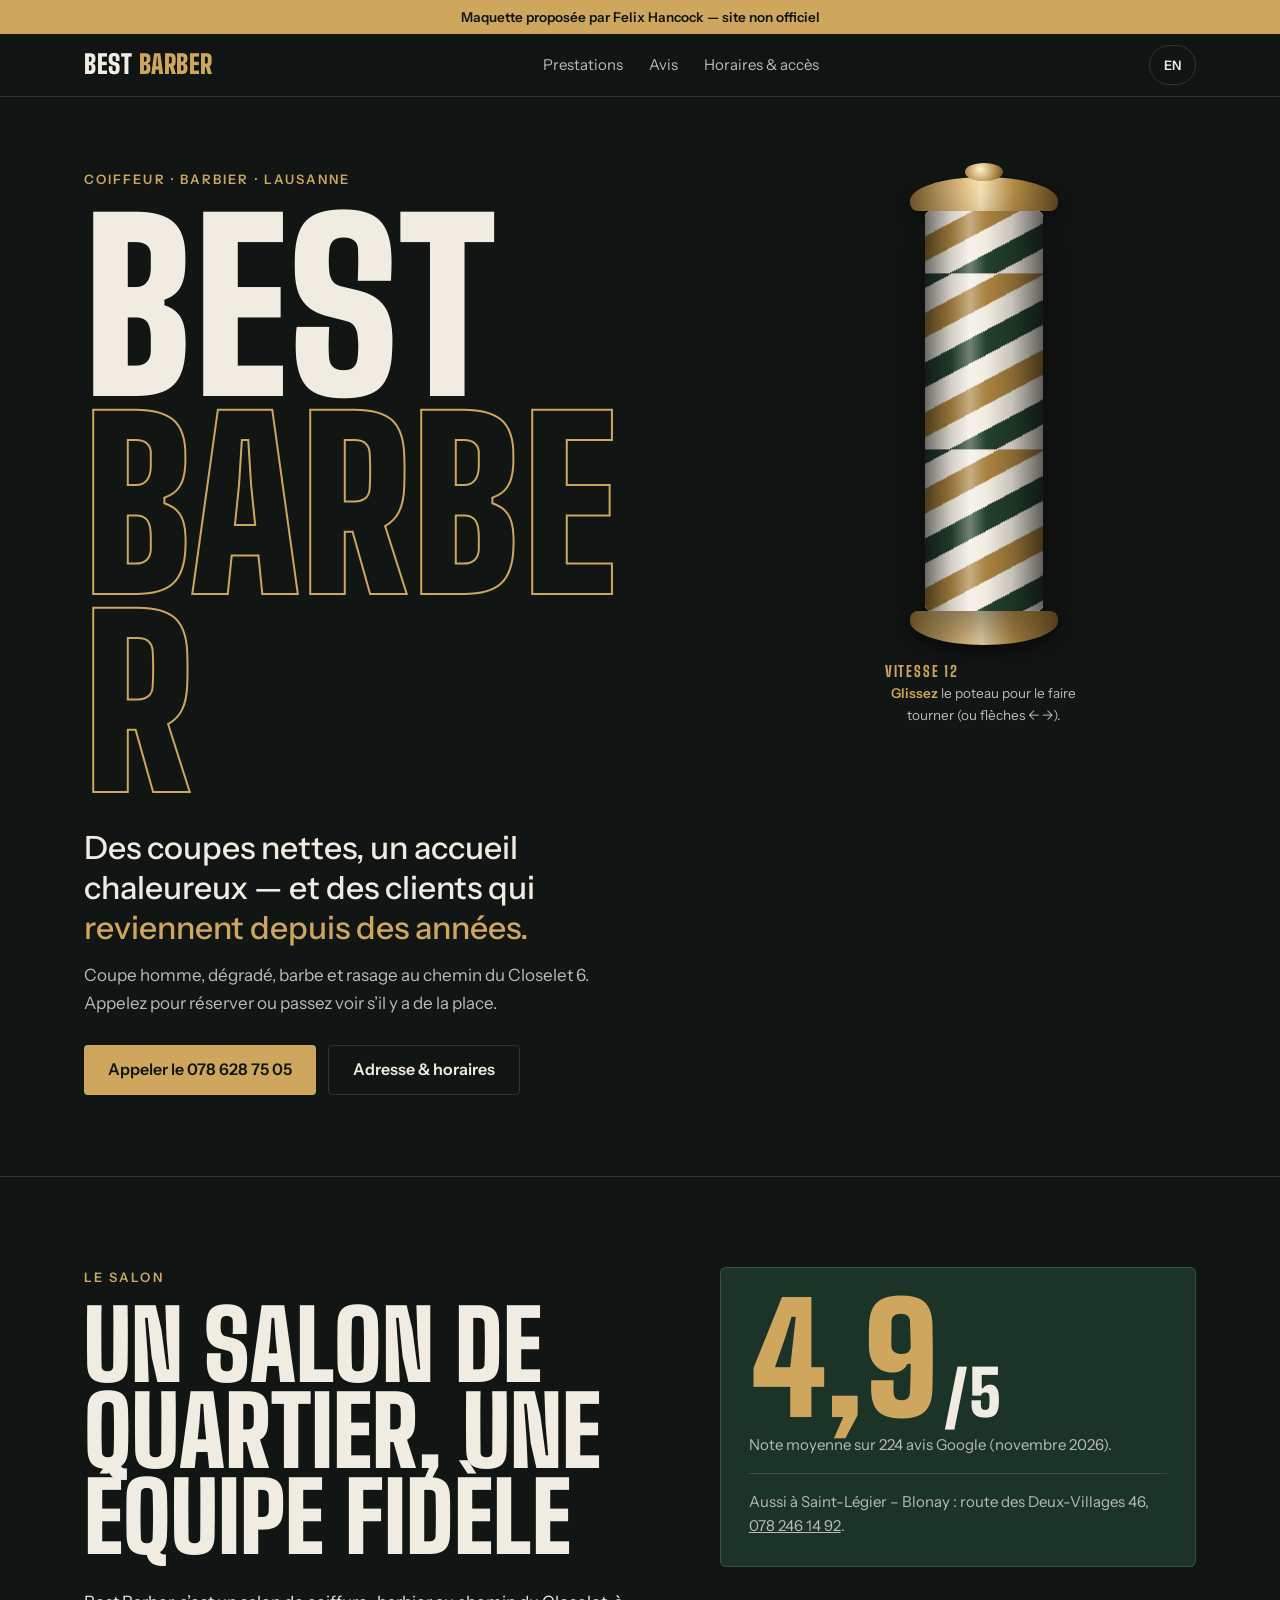
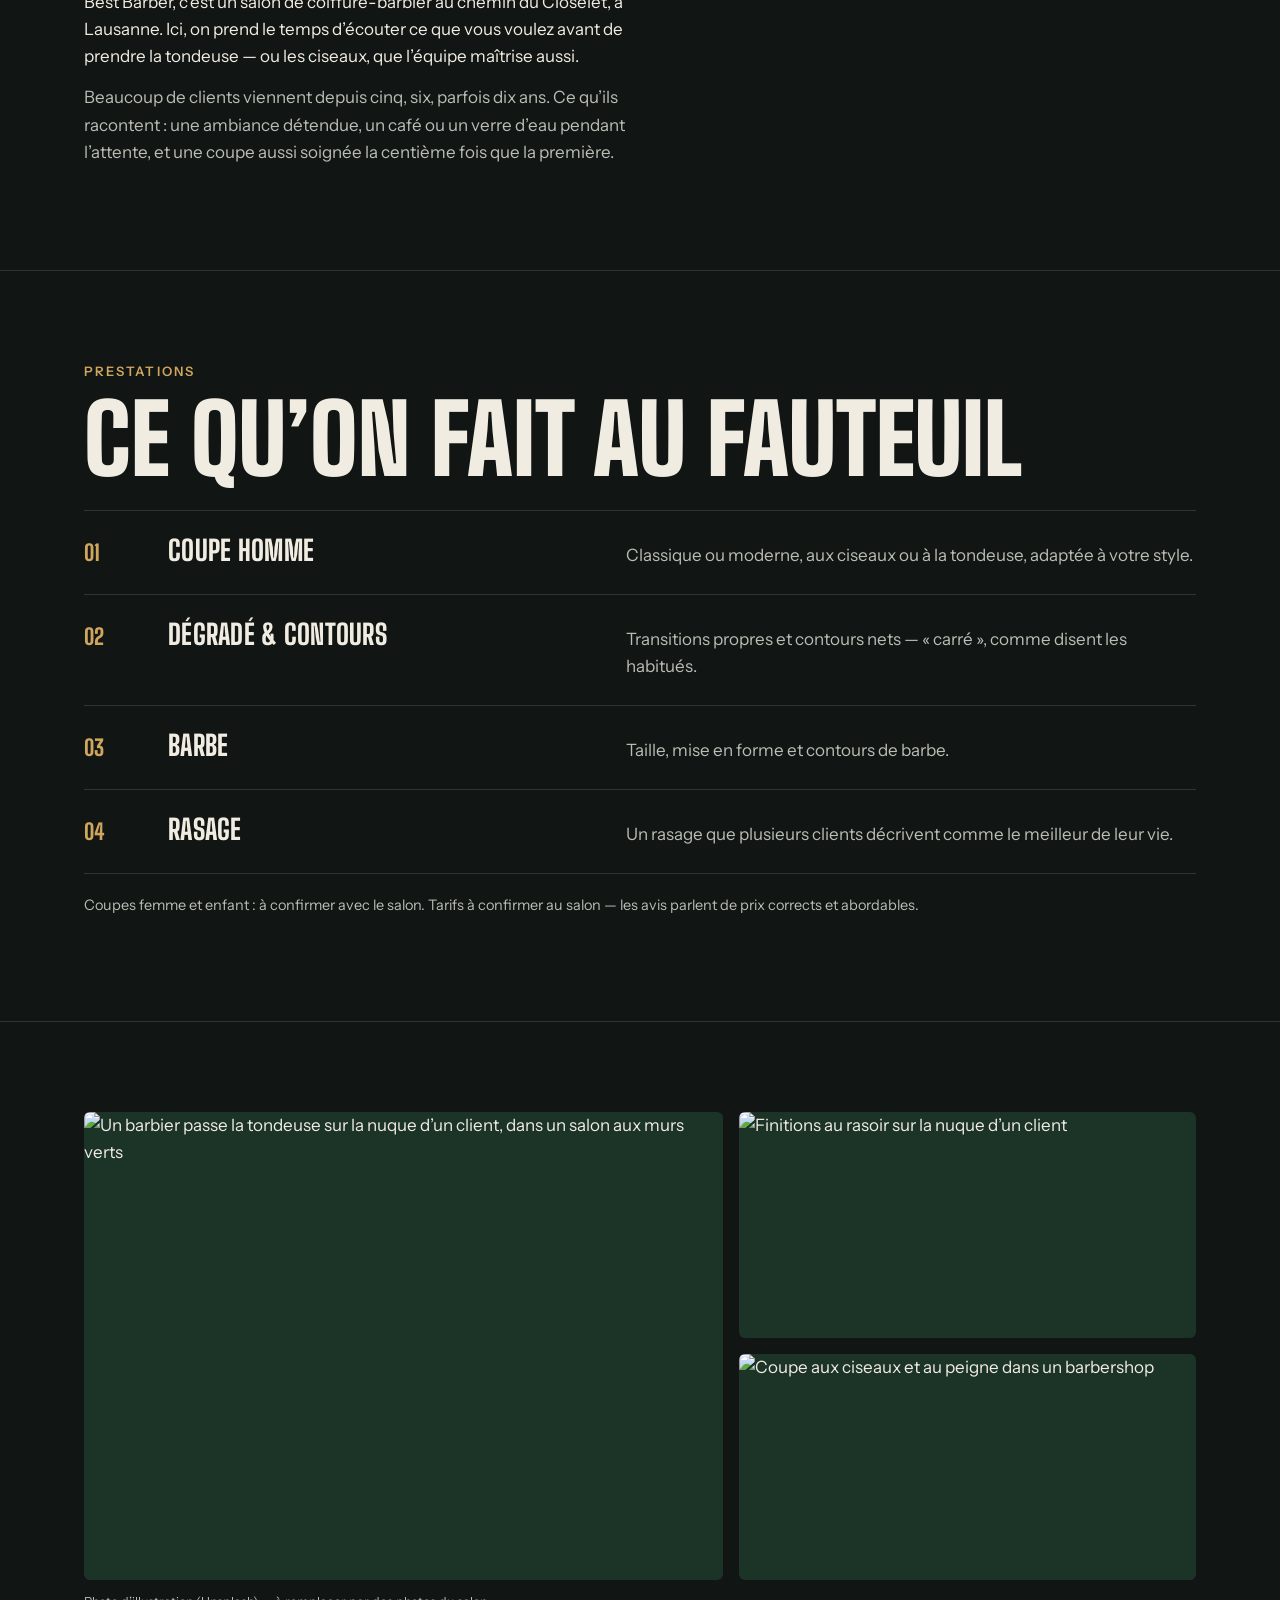
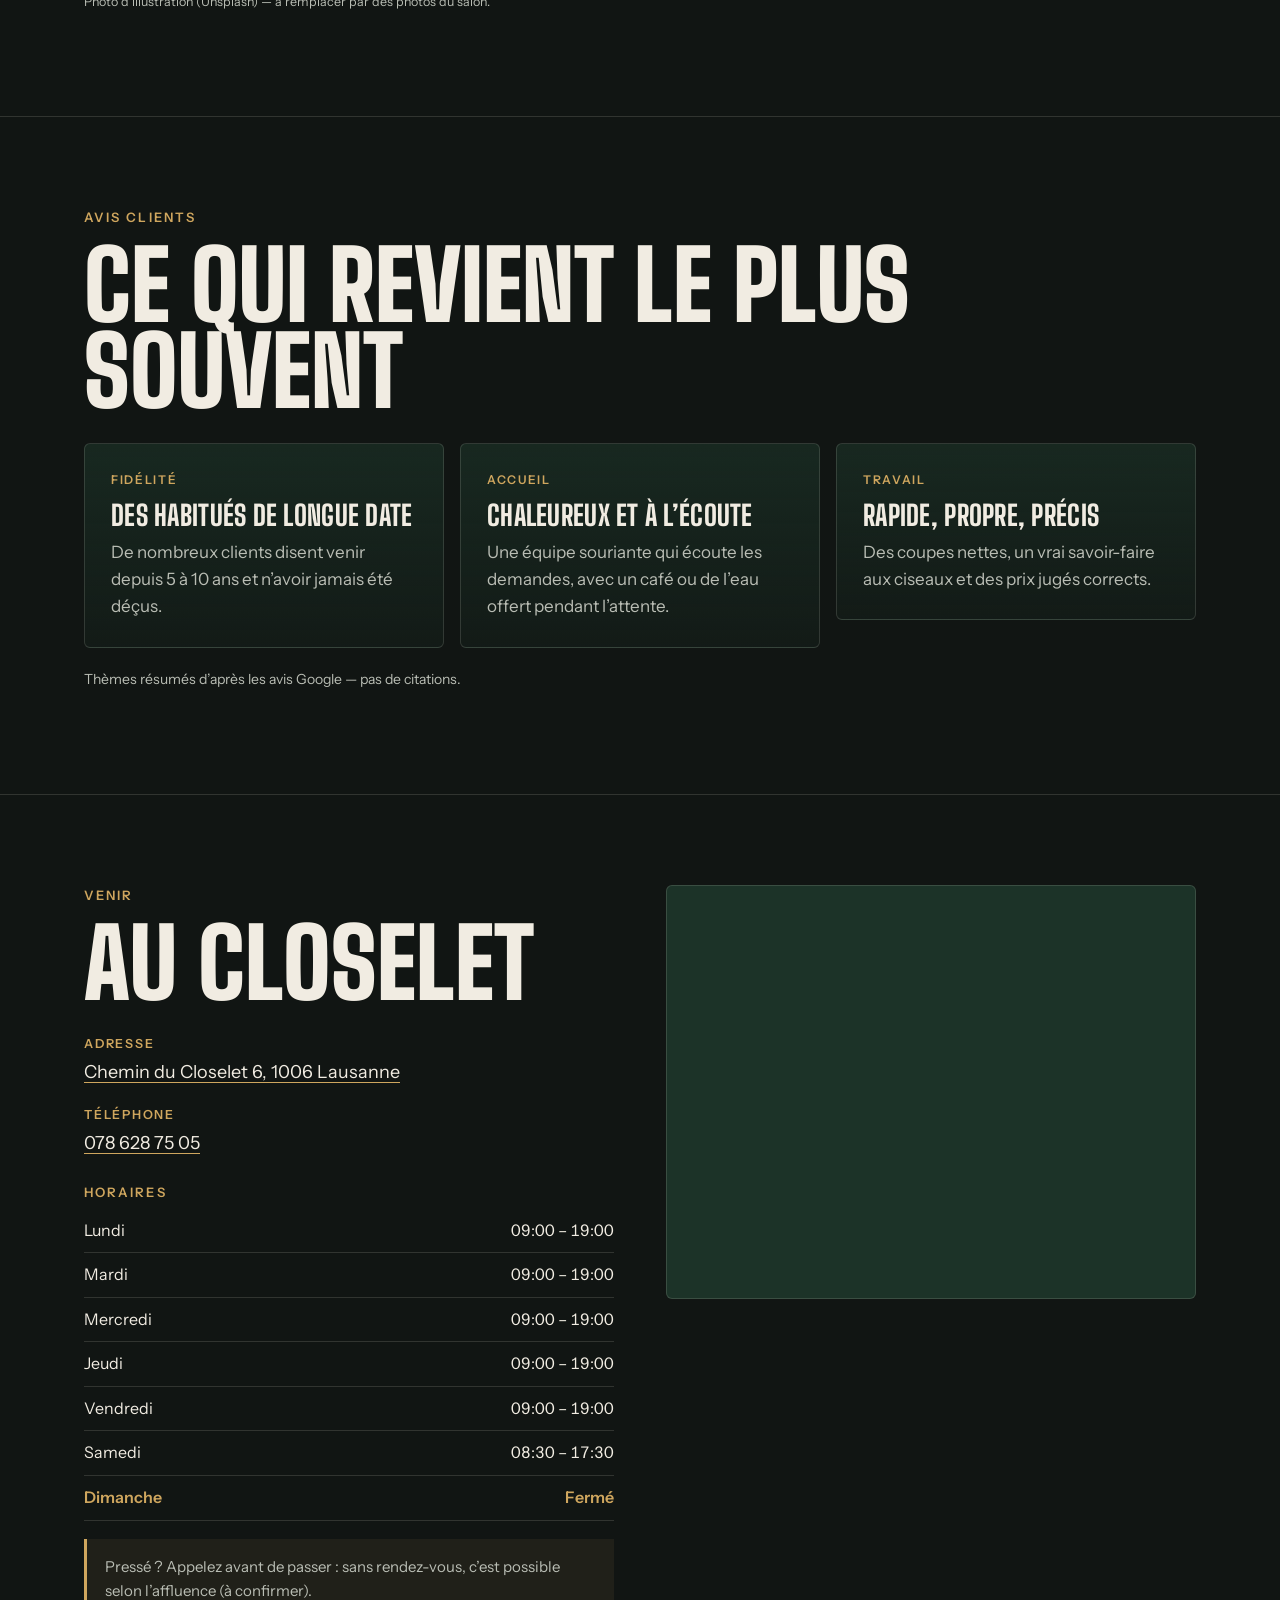
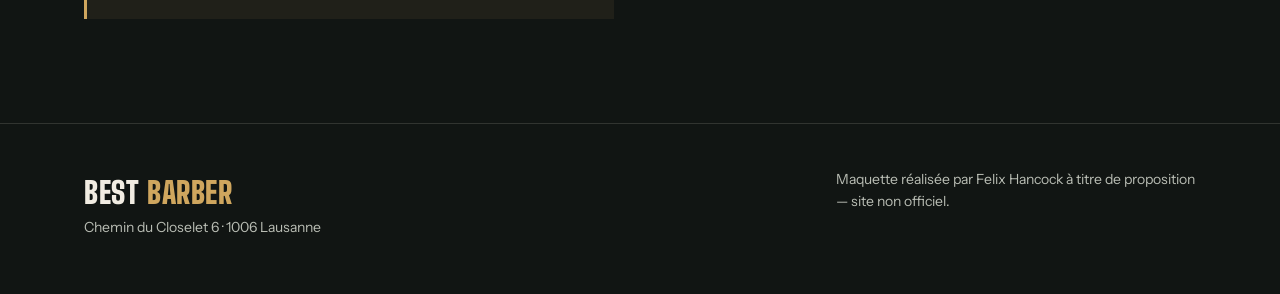
==== best-barber-lausanne/index.html @ 2ec3826e "Add Best Barber (Lausanne) demo Co-Authored-By: Claude Opus 5.5 <noreply@anthropic.com> Claude-Sessi" ====
<!doctype html>
<html lang="fr">
<head>
<meta charset="utf-8">
<meta name="viewport" content="width=device-width,initial-scale=1">
<meta name="robots" content="noindex">
<title>Best Barber — coiffeur barbier, Lausanne (maquette)</title>
<meta name="description" content="Maquette de site pour Best Barber, coiffeur barbier au chemin du Closelet 6 à Lausanne.">
<link rel="preconnect" href="https://fonts.googleapis.com">
<link rel="preconnect" href="https://fonts.gstatic.com" crossorigin>
<link href="https://fonts.googleapis.com/css2?family=Big+Shoulders+Display:wght@600;800;900&family=Instrument+Sans:wght@400;500;600&display=swap" rel="stylesheet">
<style>
:root{
  --night:#111513;
  --bottle:#1C3328;
  --bottle-2:#24402F;
  --brass:#CFA65E;
  --brass-deep:#A9823F;
  --foam:#F1ECE2;
  --foam-dim:#B9BDB4;
  --line:rgba(241,236,226,.14);
  --pad:clamp(16px,5vw,64px);
}
*{box-sizing:border-box}
html{scroll-behavior:smooth;-webkit-text-size-adjust:100%}
body{margin:0;background:var(--night);color:var(--foam);font:400 17px/1.6 "Instrument Sans",system-ui,-apple-system,"Segoe UI",sans-serif;-webkit-font-smoothing:antialiased;overflow-x:hidden}
img{display:block;max-width:100%}
a{color:inherit}
[data-en]{display:none}
body.en [data-fr]{display:none}
body.en [data-en]{display:revert}
.wrap{max-width:1240px;margin:0 auto;padding:0 var(--pad)}
.display{font-family:"Big Shoulders Display",Impact,"Arial Narrow",sans-serif;font-weight:900;text-transform:uppercase;letter-spacing:.005em;line-height:.86}

/* banner */
.banner{background:var(--brass);color:var(--night);font-size:13.5px;font-weight:600;text-align:center;padding:8px var(--pad);line-height:1.35}

/* header */
header.top{position:sticky;top:0;z-index:20;background:rgba(17,21,19,.88);backdrop-filter:blur(10px);-webkit-backdrop-filter:blur(10px);border-bottom:1px solid var(--line)}
.top .wrap{display:flex;align-items:center;justify-content:space-between;gap:16px;height:62px}
.logo{font-family:"Big Shoulders Display",Impact,sans-serif;font-weight:900;font-size:26px;text-decoration:none;letter-spacing:.02em;text-transform:uppercase;white-space:nowrap}
.logo b{color:var(--brass);font-weight:900}
.top nav{display:flex;gap:26px}
.top nav a{text-decoration:none;font-size:15px;color:var(--foam-dim)}
.top nav a:hover{color:var(--foam)}
.lang{background:none;border:1px solid var(--line);color:var(--foam);font:600 13px/1 "Instrument Sans",sans-serif;border-radius:999px;padding:9px 14px;cursor:pointer;min-height:40px}
.lang:focus-visible,.btn:focus-visible,.pole-stage:focus-visible{outline:2px solid var(--brass);outline-offset:3px}
@media (max-width:820px){.top nav{display:none}}

/* hero */
.hero{position:relative;padding:clamp(40px,8vh,90px) 0 clamp(48px,9vh,100px);border-bottom:1px solid var(--line)}
.hero-grid{display:grid;grid-template-columns:minmax(0,1.5fr) minmax(0,1fr);gap:clamp(24px,4vw,64px);align-items:start}
.eyebrow{font-size:13px;letter-spacing:.16em;text-transform:uppercase;color:var(--brass);font-weight:600;margin:0 0 18px}
.giant{font-size:clamp(64px,18vw,260px);margin:0;overflow-wrap:anywhere}
.giant span{display:block}
.giant .outline{color:transparent;-webkit-text-stroke:2px var(--brass)}
.hero h1{font-family:"Instrument Sans",sans-serif;font-weight:500;font-size:clamp(22px,2.6vw,32px);line-height:1.25;margin:26px 0 14px;max-width:24ch}
.hero h1 em{font-style:normal;color:var(--brass)}
.lead{color:var(--foam-dim);max-width:46ch;margin:0 0 28px}
.ctas{display:flex;flex-wrap:wrap;gap:12px}
.btn{display:inline-flex;align-items:center;justify-content:center;gap:8px;min-height:50px;padding:0 24px;border-radius:4px;text-decoration:none;font-weight:600;font-size:16px;transition:transform .15s ease,background-color .15s ease}
.btn:active{transform:scale(.97)}
.btn-primary{background:var(--brass);color:var(--night)}
.btn-primary:hover{background:#DBB572}
.btn-ghost{border:1px solid var(--line);color:var(--foam)}
.btn-ghost:hover{border-color:var(--foam-dim)}

/* pole */
.pole-col{display:flex;flex-direction:column;align-items:center;gap:14px;padding-top:8px}
.pole-stage{position:relative;width:min(190px,46vw);height:clamp(340px,52vh,500px);display:flex;flex-direction:column;align-items:center;cursor:grab;touch-action:pan-y;user-select:none;-webkit-user-select:none;border-radius:8px}
.pole-stage.dragging{cursor:grabbing}
.cap{width:78%;height:34px;border-radius:50% 50% 8px 8px/70% 70% 8px 8px;background:linear-gradient(90deg,#6E5428,#E7C789 38%,#F7E3B7 48%,#B48C46 70%,#5A4320);box-shadow:0 6px 14px rgba(0,0,0,.4);flex:none}
.cap.bottom{border-radius:8px 8px 50% 50%/8px 8px 70% 70%}
.cap::after{content:"";display:block;width:26%;height:18px;margin:-14px auto 0;border-radius:50%;background:radial-gradient(circle at 40% 35%,#FFF1CF,#B48C46 60%,#5A4320)}
.cap.bottom::after{display:none}
.glass{position:relative;flex:1;width:62%;border-radius:6px;overflow:hidden;background:var(--foam);box-shadow:inset 0 0 0 1px rgba(255,255,255,.2),0 20px 50px rgba(0,0,0,.45)}
.stripes{position:absolute;inset:0;background:repeating-linear-gradient(-28deg,var(--foam) 0 22px,var(--bottle-2) 22px 44px,var(--foam) 44px 66px,var(--brass-deep) 66px 88px);background-size:100% 176px;background-position:0 var(--shift,0px)}
.shade{position:absolute;inset:0;background:linear-gradient(90deg,rgba(0,0,0,.55) 0%,rgba(0,0,0,.12) 22%,rgba(255,255,255,.35) 38%,rgba(255,255,255,0) 52%,rgba(0,0,0,.18) 74%,rgba(0,0,0,.6) 100%);pointer-events:none}
.pole-hint{font-size:13.5px;color:var(--foam-dim);text-align:center;max-width:22ch;margin:0}
.pole-hint strong{color:var(--brass);font-weight:600}
.speed{font-family:"Big Shoulders Display",sans-serif;font-weight:800;font-size:15px;letter-spacing:.12em;text-transform:uppercase;color:var(--brass);margin:0;min-height:20px}

@media (max-width:820px){
  .hero-grid{grid-template-columns:minmax(0,1fr)}
  .pole-col{flex-direction:row;justify-content:center;align-items:center;gap:18px}
  .pole-stage{width:110px;height:300px}
  .pole-col .pole-text{display:flex;flex-direction:column;gap:8px;align-items:flex-start;min-width:0;flex:0 1 190px}
  .pole-hint{text-align:left}
}

/* sections */
section{padding:clamp(56px,10vh,120px) 0;border-bottom:1px solid var(--line)}
.kicker{font-size:13px;letter-spacing:.16em;text-transform:uppercase;color:var(--brass);font-weight:600;margin:0 0 14px}
h2{font-family:"Big Shoulders Display",Impact,sans-serif;font-weight:900;text-transform:uppercase;font-size:clamp(42px,7.5vw,104px);line-height:.9;margin:0 0 28px;overflow-wrap:break-word;hyphens:auto}
h3{font-family:"Big Shoulders Display",sans-serif;font-weight:800;text-transform:uppercase;font-size:28px;line-height:1;margin:0 0 10px;letter-spacing:.01em}
p{margin:0 0 14px}
.muted{color:var(--foam-dim)}

/* story */
.story-grid{display:grid;grid-template-columns:minmax(0,1.2fr) minmax(0,1fr);gap:clamp(28px,5vw,80px);align-items:start}
.stat{border:1px solid var(--line);border-radius:6px;padding:28px;background:var(--bottle)}
.stat .num{font-family:"Big Shoulders Display",sans-serif;font-weight:900;font-size:clamp(88px,12vw,150px);line-height:.85;color:var(--brass)}
.stat .num small{font-size:.42em;color:var(--foam);margin-left:4px}
.stat p{margin:10px 0 0;color:var(--foam-dim);font-size:15px}
.also{margin-top:16px;border-top:1px solid var(--line);padding-top:16px;font-size:15px;color:var(--foam-dim)}
@media (max-width:820px){.story-grid{grid-template-columns:minmax(0,1fr)}}

/* services */
.svc{list-style:none;margin:0;padding:0;border-top:1px solid var(--line)}
.svc li{display:grid;grid-template-columns:64px minmax(0,1fr) minmax(0,1.3fr);gap:20px;align-items:baseline;padding:24px 0;border-bottom:1px solid var(--line)}
.svc .n{font-family:"Big Shoulders Display",sans-serif;font-weight:800;font-size:22px;color:var(--brass)}
.svc h3{margin:0}
.svc p{margin:0;color:var(--foam-dim)}
.note{margin-top:20px;font-size:14.5px;color:var(--foam-dim)}
@media (max-width:820px){.svc li{grid-template-columns:44px minmax(0,1fr);gap:6px 14px}.svc li p{grid-column:2}}

/* gallery */
.gallery{display:grid;grid-template-columns:minmax(0,1.4fr) minmax(0,1fr);gap:16px;align-items:start}
.ph{margin:0;background:var(--bottle);border-radius:6px;overflow:hidden;position:relative}
.ph img{width:100%;height:100%;object-fit:cover}
.ph.big{height:clamp(300px,52vh,560px)}
.stack{display:grid;grid-template-columns:minmax(0,1fr);gap:16px}
.stack .ph{height:calc((clamp(300px,52vh,560px) - 16px)/2)}
.cap-ill{font-size:12.5px;color:var(--foam-dim);margin-top:12px}
@media (max-width:820px){.gallery{grid-template-columns:minmax(0,1fr)}.ph.big{height:320px}.stack{grid-template-columns:minmax(0,1fr) minmax(0,1fr)}.stack .ph{height:180px}}

/* reviews */
.themes{display:grid;grid-template-columns:repeat(3,minmax(0,1fr));gap:16px;align-items:start}
.theme{border:1px solid var(--line);border-radius:6px;padding:26px;background:linear-gradient(180deg,rgba(28,51,40,.65),rgba(28,51,40,.2))}
.theme .tag{font-size:12px;letter-spacing:.14em;text-transform:uppercase;color:var(--brass);font-weight:600;margin-bottom:12px;display:block}
.theme p{color:var(--foam-dim);margin:0}
.src{margin-top:20px;font-size:14px;color:var(--foam-dim)}
@media (max-width:980px){.themes{grid-template-columns:minmax(0,1fr) minmax(0,1fr)}}
@media (max-width:620px){.themes{grid-template-columns:minmax(0,1fr)}}

/* visit */
.visit-grid{display:grid;grid-template-columns:minmax(0,1fr) minmax(0,1fr);gap:clamp(24px,4vw,56px);align-items:start}
.info dl{margin:0 0 24px}
.info dt{font-size:12.5px;letter-spacing:.14em;text-transform:uppercase;color:var(--brass);font-weight:600;margin-top:18px}
.info dd{margin:4px 0 0;font-size:18px}
.info dd a{text-decoration-color:var(--brass);text-underline-offset:4px}
table.hours{width:100%;border-collapse:collapse;font-size:16px}
.hours td{padding:9px 0;border-bottom:1px solid var(--line)}
.hours td:last-child{text-align:right;font-variant-numeric:tabular-nums}
.hours tr.today td{color:var(--brass);font-weight:600}
.map{height:clamp(300px,46vh,460px);border-radius:6px;overflow:hidden;background:var(--bottle);border:1px solid var(--line)}
.map iframe{width:100%;height:100%;border:0;display:block;filter:grayscale(.35) contrast(1.05)}
.tip{margin-top:18px;padding:16px 18px;border-left:3px solid var(--brass);background:rgba(207,166,94,.08);font-size:15px;color:var(--foam-dim)}
@media (max-width:820px){.visit-grid{grid-template-columns:minmax(0,1fr)}}

/* footer */
footer{padding:44px 0 56px;color:var(--foam-dim);font-size:14px}
footer .wrap{display:flex;flex-wrap:wrap;justify-content:space-between;gap:12px 28px}
footer .logo{font-size:30px;color:var(--foam)}

.callbar{display:none}
@media (max-width:820px){
  .callbar{display:flex;position:fixed;left:12px;right:12px;bottom:12px;z-index:30;justify-content:center;box-shadow:0 10px 30px rgba(0,0,0,.5)}
  footer{padding-bottom:96px}
}
@media (prefers-reduced-motion:reduce){html{scroll-behavior:auto}.btn{transition:none}}
</style>
</head>
<body>
<div class="banner" role="note">
  <span data-fr>Maquette proposée par Felix Hancock — site non officiel</span>
  <span data-en>Proposed mock-up by Felix Hancock — not the official site</span>
</div>

<header class="top">
  <div class="wrap">
    <a class="logo" href="#top" aria-label="Best Barber">Best <b>Barber</b></a>
    <nav aria-label="Navigation">
      <a href="#services"><span data-fr>Prestations</span><span data-en>Services</span></a>
      <a href="#avis"><span data-fr>Avis</span><span data-en>Reviews</span></a>
      <a href="#venir"><span data-fr>Horaires &amp; accès</span><span data-en>Hours &amp; map</span></a>
    </nav>
    <button class="lang" id="lang" type="button" aria-label="Switch to English">EN</button>
  </div>
</header>

<main id="top">
<div class="hero">
  <div class="wrap hero-grid">
    <div>
      <p class="eyebrow"><span data-fr>Coiffeur · barbier · Lausanne</span><span data-en>Hairdresser · barber · Lausanne</span></p>
      <p class="giant display" aria-hidden="true"><span>Best</span><span class="outline">Barber</span></p>
      <h1>
        <span data-fr>Des coupes nettes, un accueil chaleureux — et des clients qui <em>reviennent depuis des années.</em></span>
        <span data-en>Clean cuts, a warm welcome — and clients who <em>keep coming back for years.</em></span>
      </h1>
      <p class="lead">
        <span data-fr>Coupe homme, dégradé, barbe et rasage au chemin du Closelet&nbsp;6. Appelez pour réserver ou passez voir s’il y a de la place.</span>
        <span data-en>Men’s cuts, fades, beard work and shaves at Chemin du Closelet 6. Call to book, or drop by and see if there’s a free chair.</span>
      </p>
      <div class="ctas">
        <a class="btn btn-primary" href="tel:+41786287505"><span data-fr>Appeler le 078&nbsp;628&nbsp;75&nbsp;05</span><span data-en>Call 078 628 75 05</span></a>
        <a class="btn btn-ghost" href="#venir"><span data-fr>Adresse &amp; horaires</span><span data-en>Address &amp; hours</span></a>
      </div>
    </div>
    <div class="pole-col">
      <div class="pole-stage" id="pole" tabindex="0" role="slider" aria-label="Poteau de barbier — glissez pour le faire tourner" aria-valuemin="-100" aria-valuemax="100" aria-valuenow="20">
        <div class="cap"></div>
        <div class="glass"><div class="stripes" id="stripes"></div><div class="shade"></div></div>
        <div class="cap bottom"></div>
      </div>
      <div class="pole-text">
        <p class="speed" id="speed" aria-live="polite"></p>
        <p class="pole-hint"><span data-fr><strong>Glissez</strong> le poteau pour le faire tourner (ou flèches ← →).</span><span data-en><strong>Drag</strong> the pole to spin it (or use ← → keys).</span></p>
      </div>
    </div>
  </div>
</div>

<section id="salon">
  <div class="wrap story-grid">
    <div>
      <p class="kicker"><span data-fr>Le salon</span><span data-en>The shop</span></p>
      <h2><span data-fr>Un salon de quartier, une équipe fidèle</span><span data-en>A local shop, a loyal crew</span></h2>
      <p><span data-fr>Best Barber, c’est un salon de coiffure-barbier au chemin du Closelet, à Lausanne. Ici, on prend le temps d’écouter ce que vous voulez avant de prendre la tondeuse — ou les ciseaux, que l’équipe maîtrise aussi.</span><span data-en>Best Barber is a hairdresser and barber shop on Chemin du Closelet in Lausanne. The team listens to what you want before picking up the clippers — or the scissors, which they handle just as well.</span></p>
      <p class="muted"><span data-fr>Beaucoup de clients viennent depuis cinq, six, parfois dix ans. Ce qu’ils racontent&nbsp;: une ambiance détendue, un café ou un verre d’eau pendant l’attente, et une coupe aussi soignée la centième fois que la première.</span><span data-en>Many clients have been coming for five, six, sometimes ten years. What they describe: a relaxed atmosphere, a coffee or a glass of water while you wait, and a cut that’s as careful the hundredth time as the first.</span></p>
    </div>
    <div class="stat">
      <div class="num">4,9<small>/5</small></div>
      <p><span data-fr>Note moyenne sur 224&nbsp;avis Google (novembre&nbsp;2026).</span><span data-en>Average rating across 224 Google reviews (November 2026).</span></p>
      <div class="also"><span data-fr>Aussi à Saint-Légier&nbsp;– Blonay&nbsp;: route des Deux-Villages&nbsp;46, <a href="tel:+41782461492">078&nbsp;246&nbsp;14&nbsp;92</a>.</span><span data-en>Also in Saint-Légier – Blonay: Route des Deux-Villages 46, <a href="tel:+41782461492">078 246 14 92</a>.</span></div>
    </div>
  </div>
</section>

<section id="services">
  <div class="wrap">
    <p class="kicker"><span data-fr>Prestations</span><span data-en>Services</span></p>
    <h2><span data-fr>Ce qu’on fait au fauteuil</span><span data-en>What happens in the chair</span></h2>
    <ul class="svc">
      <li><span class="n">01</span><h3><span data-fr>Coupe homme</span><span data-en>Men’s haircut</span></h3><p><span data-fr>Classique ou moderne, aux ciseaux ou à la tondeuse, adaptée à votre style.</span><span data-en>Classic or modern, scissors or clippers, cut to suit your style.</span></p></li>
      <li><span class="n">02</span><h3><span data-fr>Dégradé &amp; contours</span><span data-en>Fades &amp; line-ups</span></h3><p><span data-fr>Transitions propres et contours nets — «&nbsp;carré&nbsp;», comme disent les habitués.</span><span data-en>Smooth transitions and sharp edges — the regulars’ favourite.</span></p></li>
      <li><span class="n">03</span><h3><span data-fr>Barbe</span><span data-en>Beard</span></h3><p><span data-fr>Taille, mise en forme et contours de barbe.</span><span data-en>Trimming, shaping and beard outlines.</span></p></li>
      <li><span class="n">04</span><h3><span data-fr>Rasage</span><span data-en>Shave</span></h3><p><span data-fr>Un rasage que plusieurs clients décrivent comme le meilleur de leur vie.</span><span data-en>A shave several clients call the best they’ve ever had.</span></p></li>
    </ul>
    <p class="note"><span data-fr>Coupes femme et enfant&nbsp;: à confirmer avec le salon. Tarifs à confirmer au salon — les avis parlent de prix corrects et abordables.</span><span data-en>Women’s and children’s cuts: to be confirmed with the shop. Prices to be confirmed — reviews describe them as fair and affordable.</span></p>
  </div>
</section>

<section id="atelier" aria-label="Photos">
  <div class="wrap">
    <div class="gallery">
      <figure class="ph big"><img src="https://images.unsplash.com/photo-1699641975121-5c3f55a553e5?auto=format&fit=crop&w=1600&q=75" alt="Un barbier passe la tondeuse sur la nuque d’un client, dans un salon aux murs verts" width="1600" height="1060" loading="lazy"></figure>
      <div class="stack">
        <figure class="ph"><img src="https://images.unsplash.com/photo-1593702233354-259d1f794ed1?auto=format&fit=crop&w=1000&q=75" alt="Finitions au rasoir sur la nuque d’un client" width="1000" height="667" loading="lazy"></figure>
        <figure class="ph"><img src="https://images.unsplash.com/photo-1640301133857-c4bc5789c1bb?auto=format&fit=crop&w=1000&q=75" alt="Coupe aux ciseaux et au peigne dans un barbershop" width="1000" height="1500" loading="lazy"></figure>
      </div>
    </div>
    <p class="cap-ill"><span data-fr>Photo d’illustration (Unsplash) — à remplacer par des photos du salon.</span><span data-en>Illustrative photos (Unsplash) — to be replaced with photos of the shop.</span></p>
  </div>
</section>

<section id="avis">
  <div class="wrap">
    <p class="kicker"><span data-fr>Avis clients</span><span data-en>Customer reviews</span></p>
    <h2><span data-fr>Ce qui revient le plus souvent</span><span data-en>What clients mention most</span></h2>
    <div class="themes">
      <article class="theme"><span class="tag"><span data-fr>Fidélité</span><span data-en>Loyalty</span></span><h3><span data-fr>Des habitués de longue date</span><span data-en>Long-time regulars</span></h3><p><span data-fr>De nombreux clients disent venir depuis 5 à 10&nbsp;ans et n’avoir jamais été déçus.</span><span data-en>Many clients say they’ve come for 5 to 10 years and have never been disappointed.</span></p></article>
      <article class="theme"><span class="tag"><span data-fr>Accueil</span><span data-en>Welcome</span></span><h3><span data-fr>Chaleureux et à l’écoute</span><span data-en>Warm and attentive</span></h3><p><span data-fr>Une équipe souriante qui écoute les demandes, avec un café ou de l’eau offert pendant l’attente.</span><span data-en>A friendly team that listens, with coffee or water offered while you wait.</span></p></article>
      <article class="theme"><span class="tag"><span data-fr>Travail</span><span data-en>Craft</span></span><h3><span data-fr>Rapide, propre, précis</span><span data-en>Quick, clean, precise</span></h3><p><span data-fr>Des coupes nettes, un vrai savoir-faire aux ciseaux et des prix jugés corrects.</span><span data-en>Sharp cuts, real scissor skills and prices described as fair.</span></p></article>
    </div>
    <p class="src"><span data-fr>Thèmes résumés d’après les avis Google — pas de citations.</span><span data-en>Themes summarised from Google reviews — not quotes.</span></p>
  </div>
</section>

<section id="venir">
  <div class="wrap visit-grid">
    <div class="info">
      <p class="kicker"><span data-fr>Venir</span><span data-en>Visit</span></p>
      <h2><span data-fr>Au Closelet</span><span data-en>On the Closelet</span></h2>
      <dl>
        <dt><span data-fr>Adresse</span><span data-en>Address</span></dt>
        <dd><a href="https://www.google.com/maps/search/?api=1&amp;query=Best+Barber+Chemin+du+Closelet+6+1006+Lausanne" target="_blank" rel="noopener">Chemin du Closelet 6, 1006 Lausanne</a></dd>
        <dt><span data-fr>Téléphone</span><span data-en>Phone</span></dt>
        <dd><a href="tel:+41786287505">078 628 75 05</a></dd>
      </dl>
      <table class="hours" id="hours">
        <caption class="kicker" style="text-align:left;caption-side:top;margin-bottom:6px"><span data-fr>Horaires</span><span data-en>Opening hours</span></caption>
        <tbody>
          <tr data-d="1"><td><span data-fr>Lundi</span><span data-en>Monday</span></td><td>09:00 – 19:00</td></tr>
          <tr data-d="2"><td><span data-fr>Mardi</span><span data-en>Tuesday</span></td><td>09:00 – 19:00</td></tr>
          <tr data-d="3"><td><span data-fr>Mercredi</span><span data-en>Wednesday</span></td><td>09:00 – 19:00</td></tr>
          <tr data-d="4"><td><span data-fr>Jeudi</span><span data-en>Thursday</span></td><td>09:00 – 19:00</td></tr>
          <tr data-d="5"><td><span data-fr>Vendredi</span><span data-en>Friday</span></td><td>09:00 – 19:00</td></tr>
          <tr data-d="6"><td><span data-fr>Samedi</span><span data-en>Saturday</span></td><td>08:30 – 17:30</td></tr>
          <tr data-d="0"><td><span data-fr>Dimanche</span><span data-en>Sunday</span></td><td><span data-fr>Fermé</span><span data-en>Closed</span></td></tr>
        </tbody>
      </table>
      <p class="tip"><span data-fr>Pressé&nbsp;? Appelez avant de passer&nbsp;: sans rendez-vous, c’est possible selon l’affluence (à confirmer).</span><span data-en>In a hurry? Call ahead: walk-ins are possible when it’s not too busy (to be confirmed).</span></p>
    </div>
    <div class="map">
      <iframe title="Carte — Chemin du Closelet 6, Lausanne" loading="lazy" referrerpolicy="no-referrer-when-downgrade" src="https://maps.google.com/maps?q=Chemin%20du%20Closelet%206%2C%201006%20Lausanne&amp;z=16&amp;output=embed"></iframe>
    </div>
  </div>
</section>
</main>

<footer>
  <div class="wrap">
    <div><div class="logo">Best <b style="color:var(--brass)">Barber</b></div><div>Chemin du Closelet 6 · 1006 Lausanne</div></div>
    <div style="max-width:40ch"><span data-fr>Maquette réalisée par Felix Hancock à titre de proposition — site non officiel.</span><span data-en>Mock-up created by Felix Hancock as a proposal — not the official site.</span></div>
  </div>
</footer>

<a class="btn btn-primary callbar" href="tel:+41786287505"><span data-fr>Appeler le salon</span><span data-en>Call the shop</span></a>

<script>
(function(){
  var body=document.body,btn=document.getElementById('lang');
  function setLang(en){
    body.classList.toggle('en',en);
    document.documentElement.lang=en?'en':'fr';
    btn.textContent=en?'FR':'EN';
    btn.setAttribute('aria-label',en?'Passer en français':'Switch to English');
    try{localStorage.setItem('bb-lang',en?'en':'fr')}catch(e){}
    label();
  }
  btn.addEventListener('click',function(){setLang(!body.classList.contains('en'))});

  // today in hours table (Europe/Zurich)
  try{
    var wd=new Intl.DateTimeFormat('en-US',{timeZone:'Europe/Zurich',weekday:'short'}).format(new Date());
    var map={Sun:0,Mon:1,Tue:2,Wed:3,Thu:4,Fri:5,Sat:6};
    var row=document.querySelector('#hours tr[data-d="'+map[wd]+'"]');
    if(row)row.classList.add('today');
  }catch(e){}

  // barber pole
  var reduce=window.matchMedia&&window.matchMedia('(prefers-reduced-motion: reduce)').matches;
  var pole=document.getElementById('pole'),stripes=document.getElementById('stripes'),speedEl=document.getElementById('speed');
  var shift=0,vel=reduce?0:0.6,base=reduce?0:0.6,dragging=false,lastY=0,lastX=0,lastT=0;
  function label(){
    var v=Math.round(vel*20);
    var en=body.classList.contains('en');
    var txt=v===0?(en?'Paused':'À l’arrêt'):((en?'Speed ':'Vitesse ')+Math.abs(v)+(v<0?(en?' · reverse':' · à l’envers'):''));
    speedEl.textContent=txt;
    pole.setAttribute('aria-valuenow',String(Math.max(-100,Math.min(100,v))));
  }
  function render(){stripes.style.setProperty('--shift',shift.toFixed(1)+'px')}
  function tick(){
    if(!dragging){vel+= (base-vel)*0.02;}
    shift=(shift+vel)%176;
    render();
    if(Math.abs(vel)>0.01||!reduce)requestAnimationFrame(tick);else{running=false}
    if(Math.random()<0.08)label();
  }
  var running=false;
  function start(){if(!running){running=true;requestAnimationFrame(tick)}}
  pole.addEventListener('pointerdown',function(e){dragging=true;pole.classList.add('dragging');lastX=e.clientX;lastY=e.clientY;lastT=performance.now();try{pole.setPointerCapture(e.pointerId)}catch(_){} start();});
  pole.addEventListener('pointermove',function(e){
    if(!dragging)return;
    var now=performance.now(),dt=Math.max(16,now-lastT);
    var d=(e.clientX-lastX)+(e.clientY-lastY)*0.5;
    shift+=d; vel=Math.max(-5,Math.min(5,d/dt*16));
    lastX=e.clientX;lastY=e.clientY;lastT=now;render();label();
  });
  function end(){if(!dragging)return;dragging=false;pole.classList.remove('dragging');label();start();}
  pole.addEventListener('pointerup',end);pole.addEventListener('pointercancel',end);pole.addEventListener('lostpointercapture',end);
  pole.addEventListener('keydown',function(e){
    if(e.key==='ArrowRight'||e.key==='ArrowUp'){vel=Math.min(5,vel+0.5);base=reduce?0:base;e.preventDefault();label();start();}
    if(e.key==='ArrowLeft'||e.key==='ArrowDown'){vel=Math.max(-5,vel-0.5);e.preventDefault();label();start();}
  });
  window.__pole={get shift(){return shift},get vel(){return vel}};

  var saved=null;try{saved=localStorage.getItem('bb-lang')}catch(e){}
  setLang(saved==='en');
  render();label();
  if(!reduce)start();

  // GSAP reveals (optional)
  window.addEventListener('load',function(){
  if(!reduce&&window.gsap&&window.ScrollTrigger){
    gsap.registerPlugin(ScrollTrigger);
    gsap.from('.giant span',{yPercent:40,opacity:0,duration:.9,stagger:.12,ease:'power3.out'});
    document.querySelectorAll('section h2, .svc li, .theme, .ph, .stat').forEach(function(el){
      gsap.from(el,{y:28,opacity:0,duration:.7,ease:'power2.out',scrollTrigger:{trigger:el,start:'top 88%',once:true}});
    });
  }
  });
})();
</script>
<script src="https://cdn.jsdelivr.net/npm/gsap@3.13.0/dist/gsap.min.js" defer></script>
<script src="https://cdn.jsdelivr.net/npm/gsap@3.13.0/dist/ScrollTrigger.min.js" defer></script>
</body>
</html>
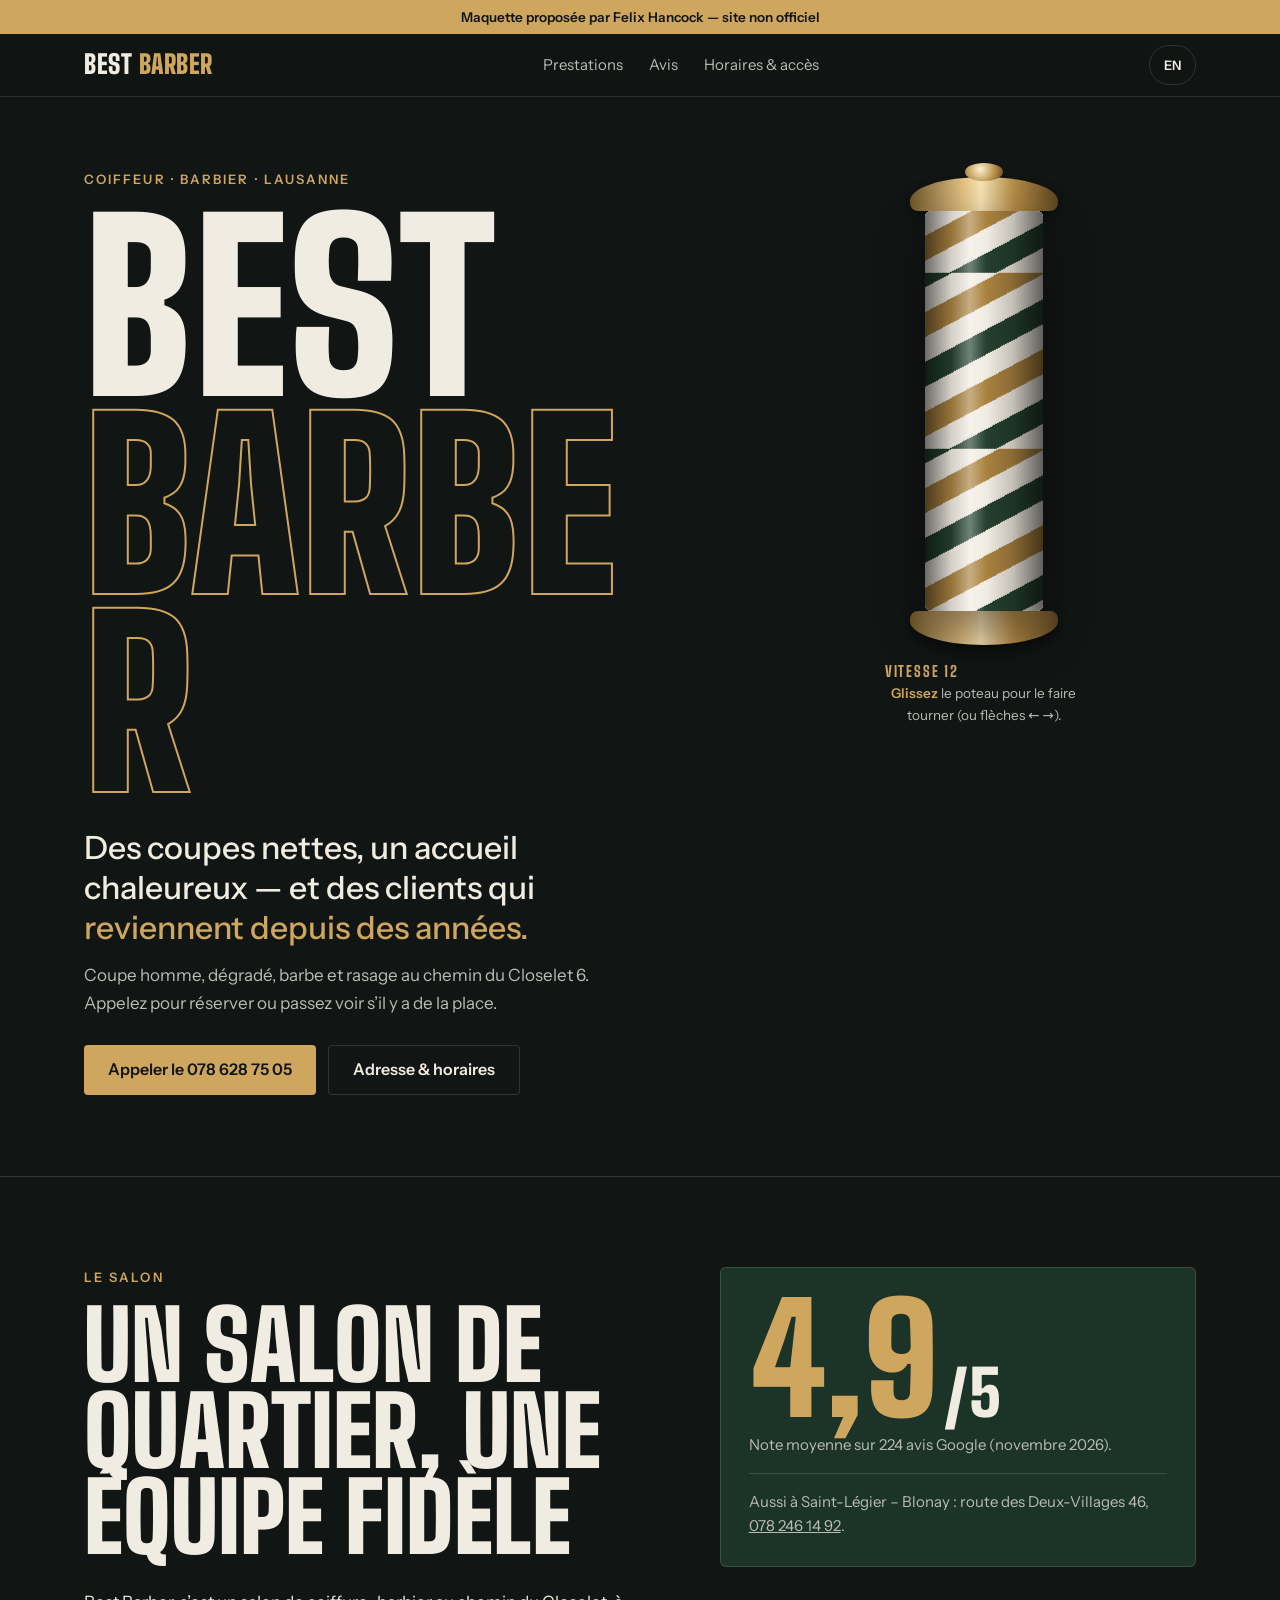
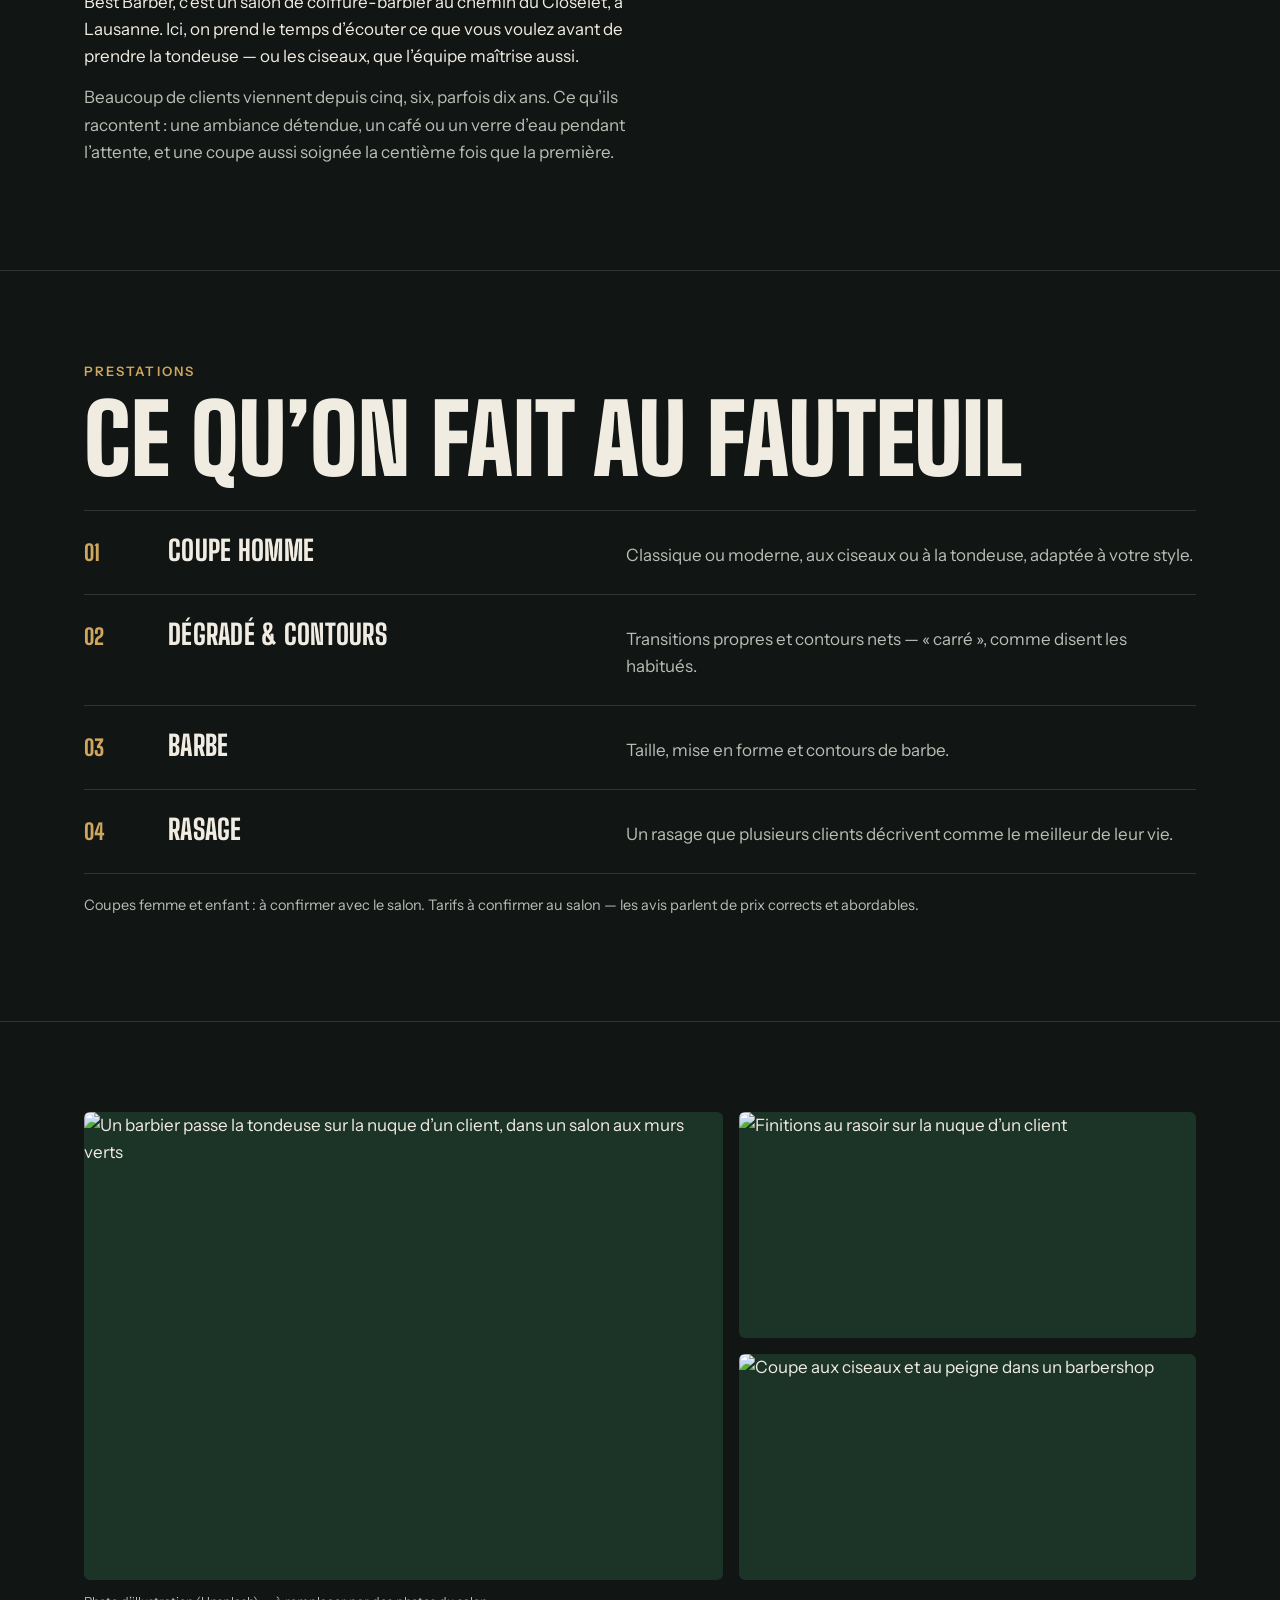
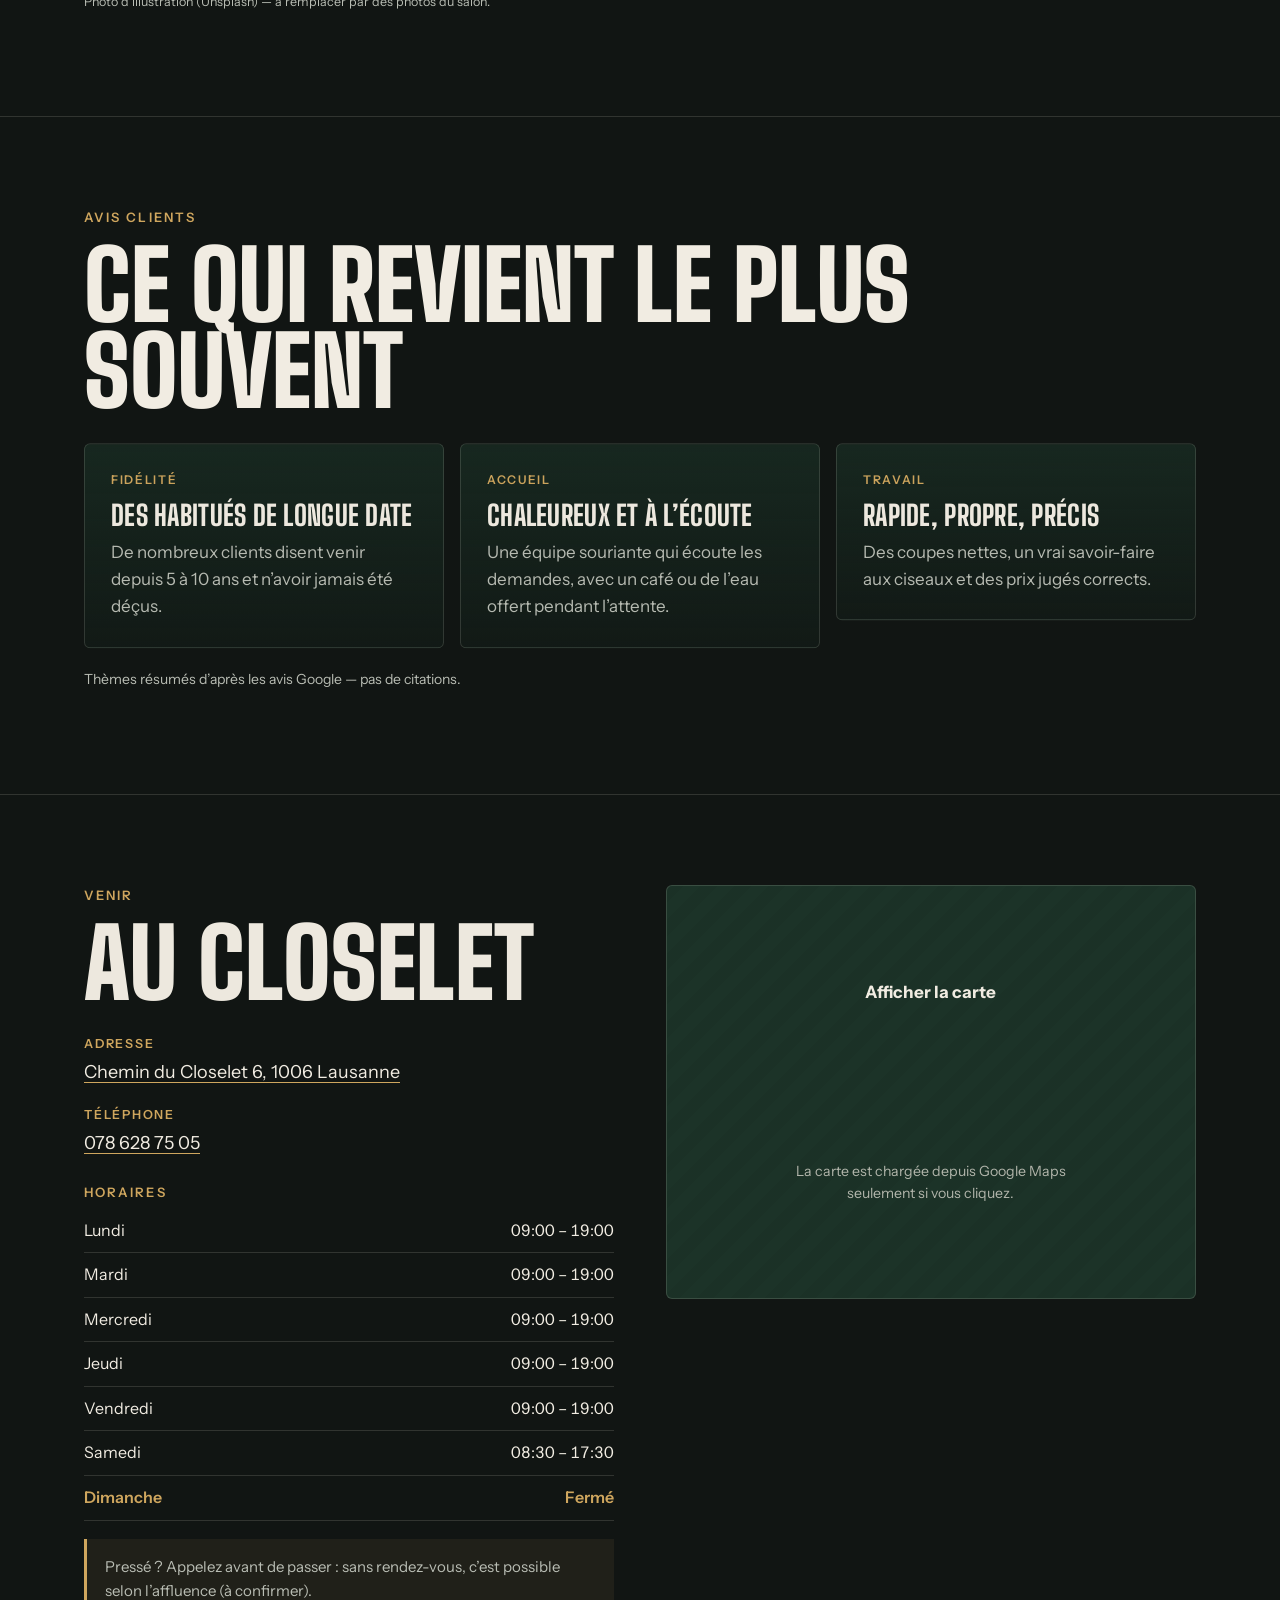
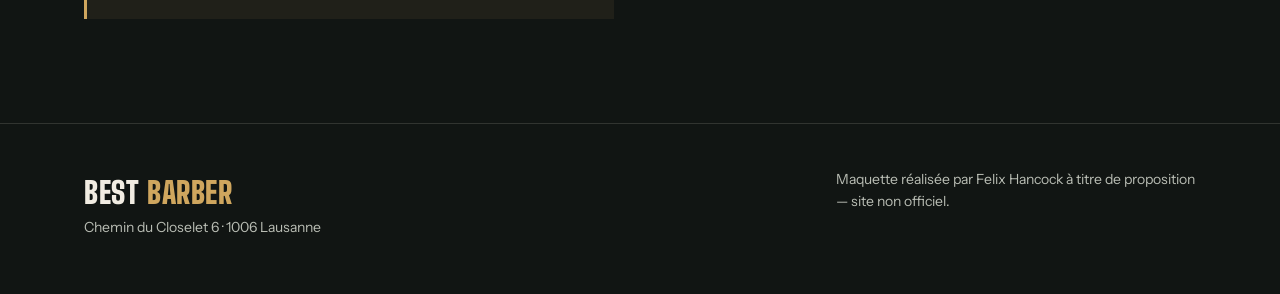
==== commit 3bd8d7be: "Self-host fonts and GSAP, click-to-load maps (no third-party requests on load) Co-Authored-By: Claud" ====
--- a/best-barber-lausanne/index.html
+++ b/best-barber-lausanne/index.html
@@ -6,9 +6,7 @@
 <meta name="robots" content="noindex">
 <title>Best Barber — coiffeur barbier, Lausanne (maquette)</title>
 <meta name="description" content="Maquette de site pour Best Barber, coiffeur barbier au chemin du Closelet 6 à Lausanne.">
-<link rel="preconnect" href="https://fonts.googleapis.com">
-<link rel="preconnect" href="https://fonts.gstatic.com" crossorigin>
-<link href="https://fonts.googleapis.com/css2?family=Big+Shoulders+Display:wght@600;800;900&family=Instrument+Sans:wght@400;500;600&display=swap" rel="stylesheet">
+<link rel="stylesheet" href="/assets/fonts/fonts.css">
 <style>
 :root{
   --night:#111513;
@@ -294,7 +292,7 @@
       <p class="tip"><span data-fr>Pressé&nbsp;? Appelez avant de passer&nbsp;: sans rendez-vous, c’est possible selon l’affluence (à confirmer).</span><span data-en>In a hurry? Call ahead: walk-ins are possible when it’s not too busy (to be confirmed).</span></p>
     </div>
     <div class="map">
-      <iframe title="Carte — Chemin du Closelet 6, Lausanne" loading="lazy" referrerpolicy="no-referrer-when-downgrade" src="https://maps.google.com/maps?q=Chemin%20du%20Closelet%206%2C%201006%20Lausanne&amp;z=16&amp;output=embed"></iframe>
+      <button type="button" class="map-consent" data-src="https://maps.google.com/maps?q=Chemin%20du%20Closelet%206%2C%201006%20Lausanne&amp;z=16&amp;output=embed" data-title="Carte — Chemin du Closelet 6, Lausanne"><b><span data-fr>Afficher la carte</span><span data-en>Show the map</span></b><small><span data-fr>La carte est chargée depuis Google Maps seulement si vous cliquez.</span><span data-en>The map loads from Google Maps only when you click.</span></small></button>
     </div>
   </div>
 </section>
@@ -384,7 +382,9 @@
   });
 })();
 </script>
-<script src="https://cdn.jsdelivr.net/npm/gsap@3.13.0/dist/gsap.min.js" defer></script>
-<script src="https://cdn.jsdelivr.net/npm/gsap@3.13.0/dist/ScrollTrigger.min.js" defer></script>
+<script src="/assets/js/gsap.min.js" defer></script>
+<script src="/assets/js/ScrollTrigger.min.js" defer></script>
+<style>.map-consent{width:100%;height:100%;min-height:260px;border:0;display:grid;place-items:center;gap:8px;padding:20px;background:repeating-linear-gradient(135deg,rgba(0,0,0,.04) 0 12px,transparent 12px 24px);color:inherit;font:inherit;cursor:pointer;text-align:center}.map-consent b{font-size:17px}.map-consent small{opacity:.7;max-width:34ch}</style>
+<script>document.querySelectorAll('.map-consent').forEach(function(b){b.addEventListener('click',function(){var f=document.createElement('iframe');f.src=b.dataset.src;f.title=b.dataset.title||'Carte';f.loading='lazy';f.style.cssText='width:100%;height:100%;min-height:260px;border:0;display:block';f.referrerPolicy='no-referrer-when-downgrade';b.replaceWith(f)})});</script>
 </body>
 </html>
--- a/assets/fonts/fonts.css
+++ b/assets/fonts/fonts.css
@@ -0,0 +1,13 @@
+/* Self-hosted fonts (no requests to Google). Licences: SIL Open Font License, via Fontsource. */
+@font-face{font-family:'Fraunces';font-style:normal;font-display:swap;font-weight:100 900;src:url('/assets/fonts/fraunces-latin-full-normal.woff2') format('woff2')}
+@font-face{font-family:'Fraunces';font-style:italic;font-display:swap;font-weight:100 900;src:url('/assets/fonts/fraunces-latin-full-italic.woff2') format('woff2')}
+@font-face{font-family:'Manrope';font-style:normal;font-display:swap;font-weight:200 800;src:url('/assets/fonts/manrope-latin-wght-normal.woff2') format('woff2')}
+@font-face{font-family:'Bodoni Moda';font-style:normal;font-display:swap;font-weight:400 900;src:url('/assets/fonts/bodoni-moda-latin-standard-normal.woff2') format('woff2')}
+@font-face{font-family:'Bodoni Moda';font-style:italic;font-display:swap;font-weight:400 900;src:url('/assets/fonts/bodoni-moda-latin-standard-italic.woff2') format('woff2')}
+@font-face{font-family:'Karla';font-style:normal;font-display:swap;font-weight:200 800;src:url('/assets/fonts/karla-latin-wght-normal.woff2') format('woff2')}
+@font-face{font-family:'Space Mono';font-style:normal;font-display:swap;font-weight:400;src:url('/assets/fonts/space-mono-latin-400-normal.woff2') format('woff2')}
+@font-face{font-family:'Space Mono';font-style:normal;font-display:swap;font-weight:700;src:url('/assets/fonts/space-mono-latin-700-normal.woff2') format('woff2')}
+@font-face{font-family:'Instrument Sans';font-style:normal;font-display:swap;font-weight:400 700;src:url('/assets/fonts/instrument-sans-latin-wght-normal.woff2') format('woff2')}
+@font-face{font-family:'Big Shoulders Display';font-style:normal;font-display:swap;font-weight:100 900;src:url('/assets/fonts/big-shoulders-display-latin-wght-normal.woff2') format('woff2')}
+@font-face{font-family:'Gloock';font-style:normal;font-display:swap;font-weight:400;src:url('/assets/fonts/gloock-latin-400-normal.woff2') format('woff2')}
+@font-face{font-family:'Work Sans';font-style:normal;font-display:swap;font-weight:100 900;src:url('/assets/fonts/work-sans-latin-wght-normal.woff2') format('woff2')}
